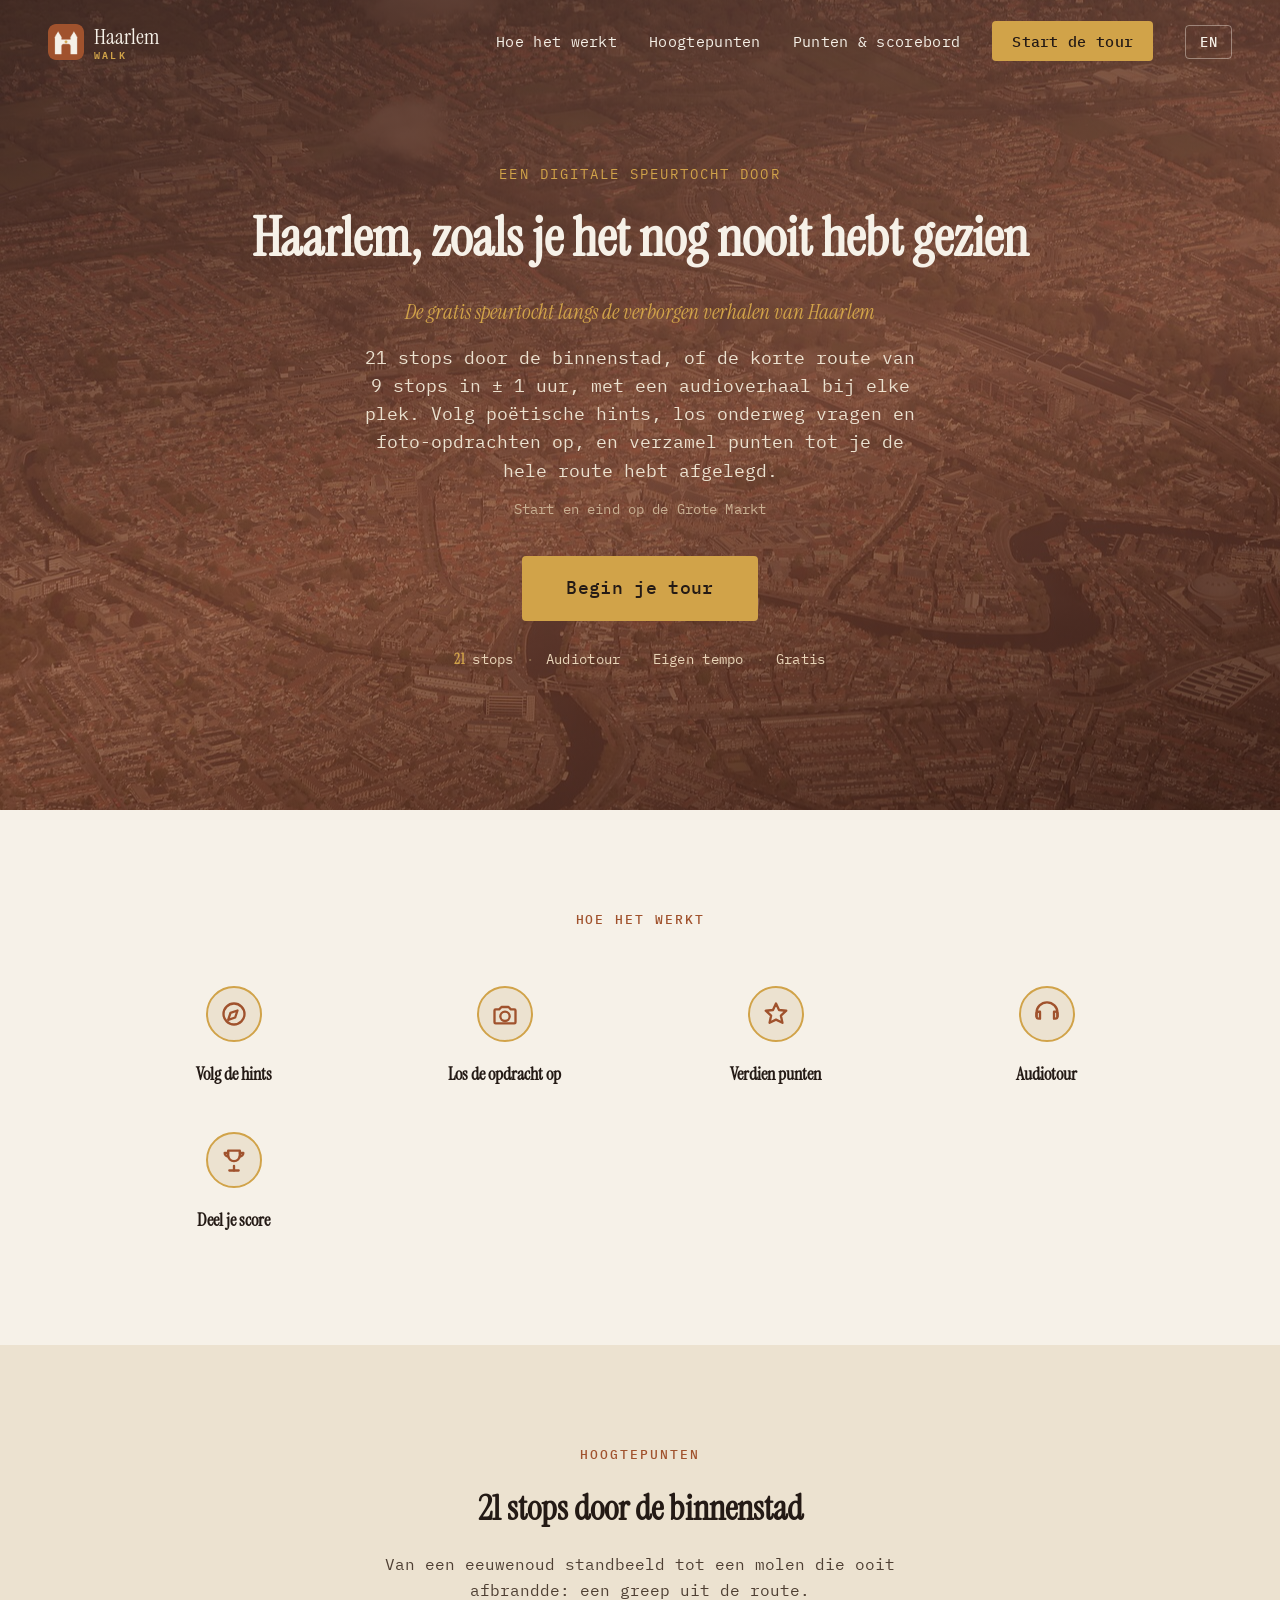
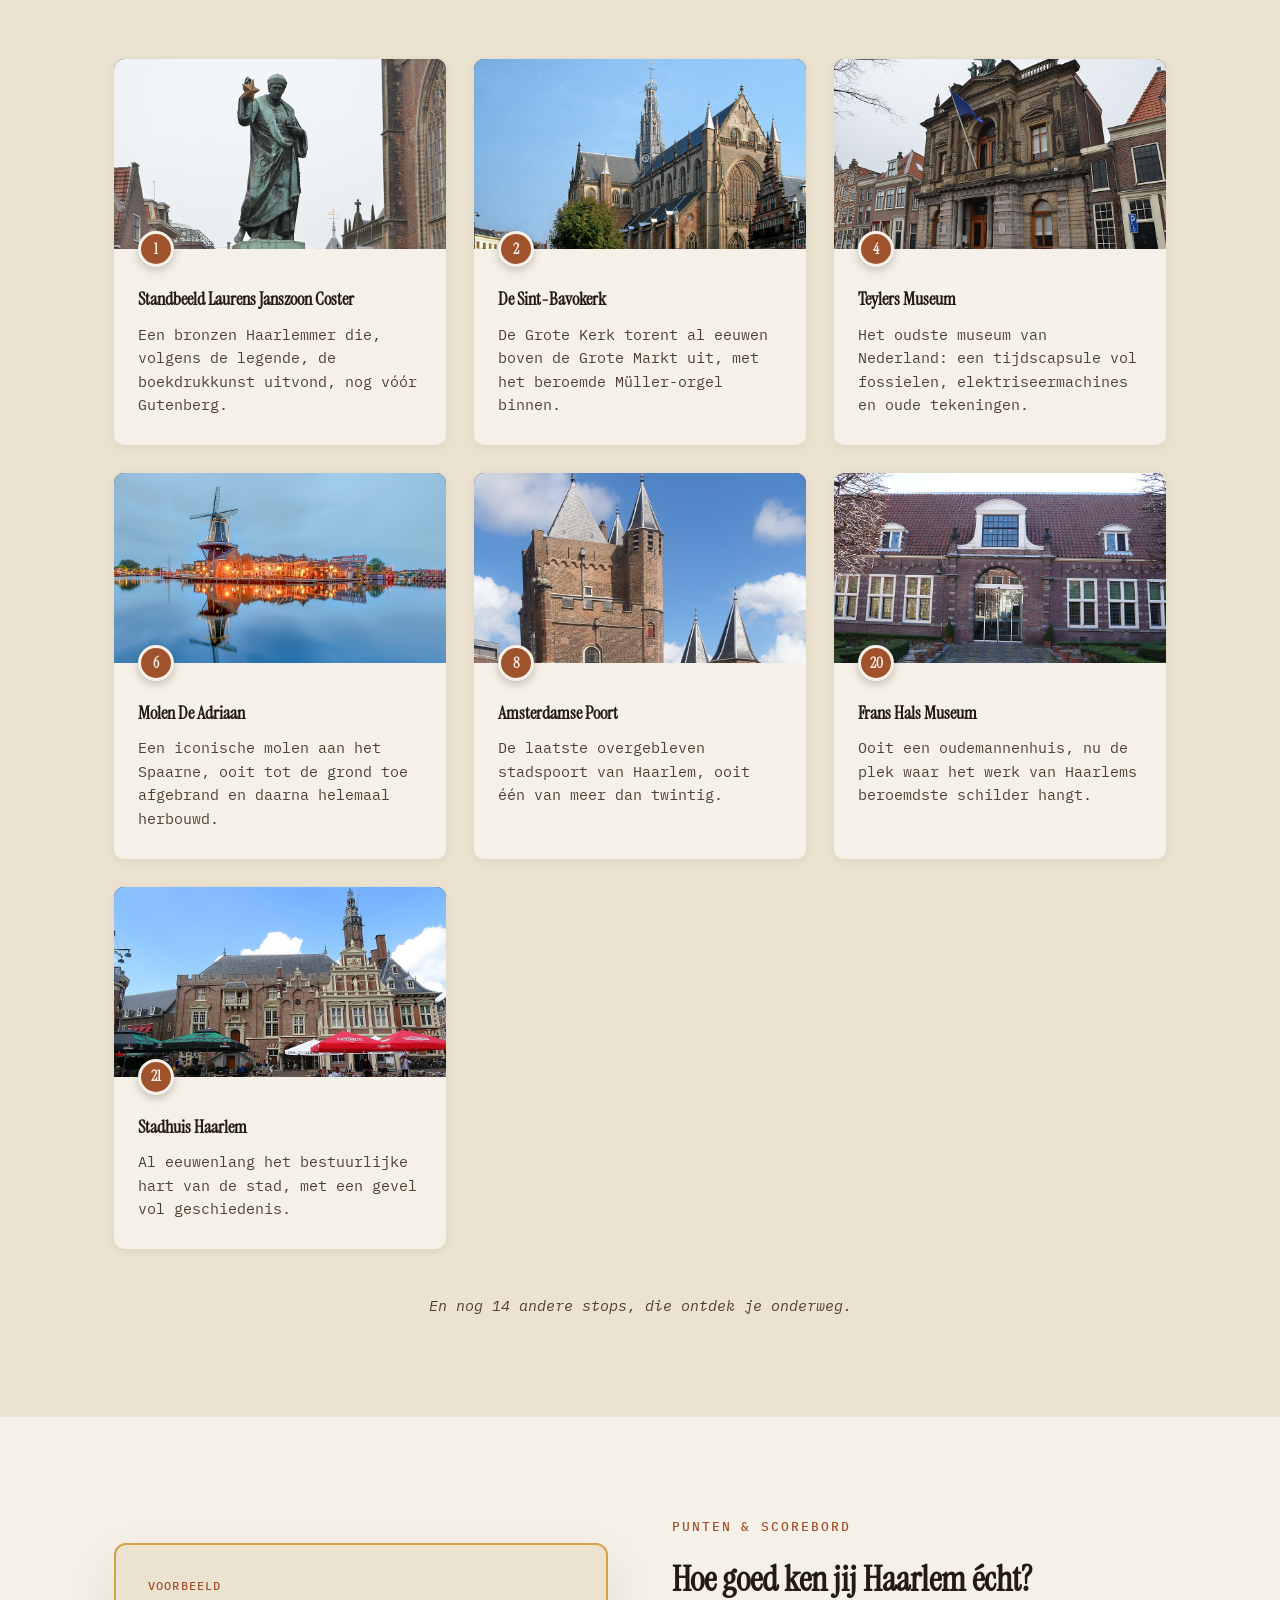
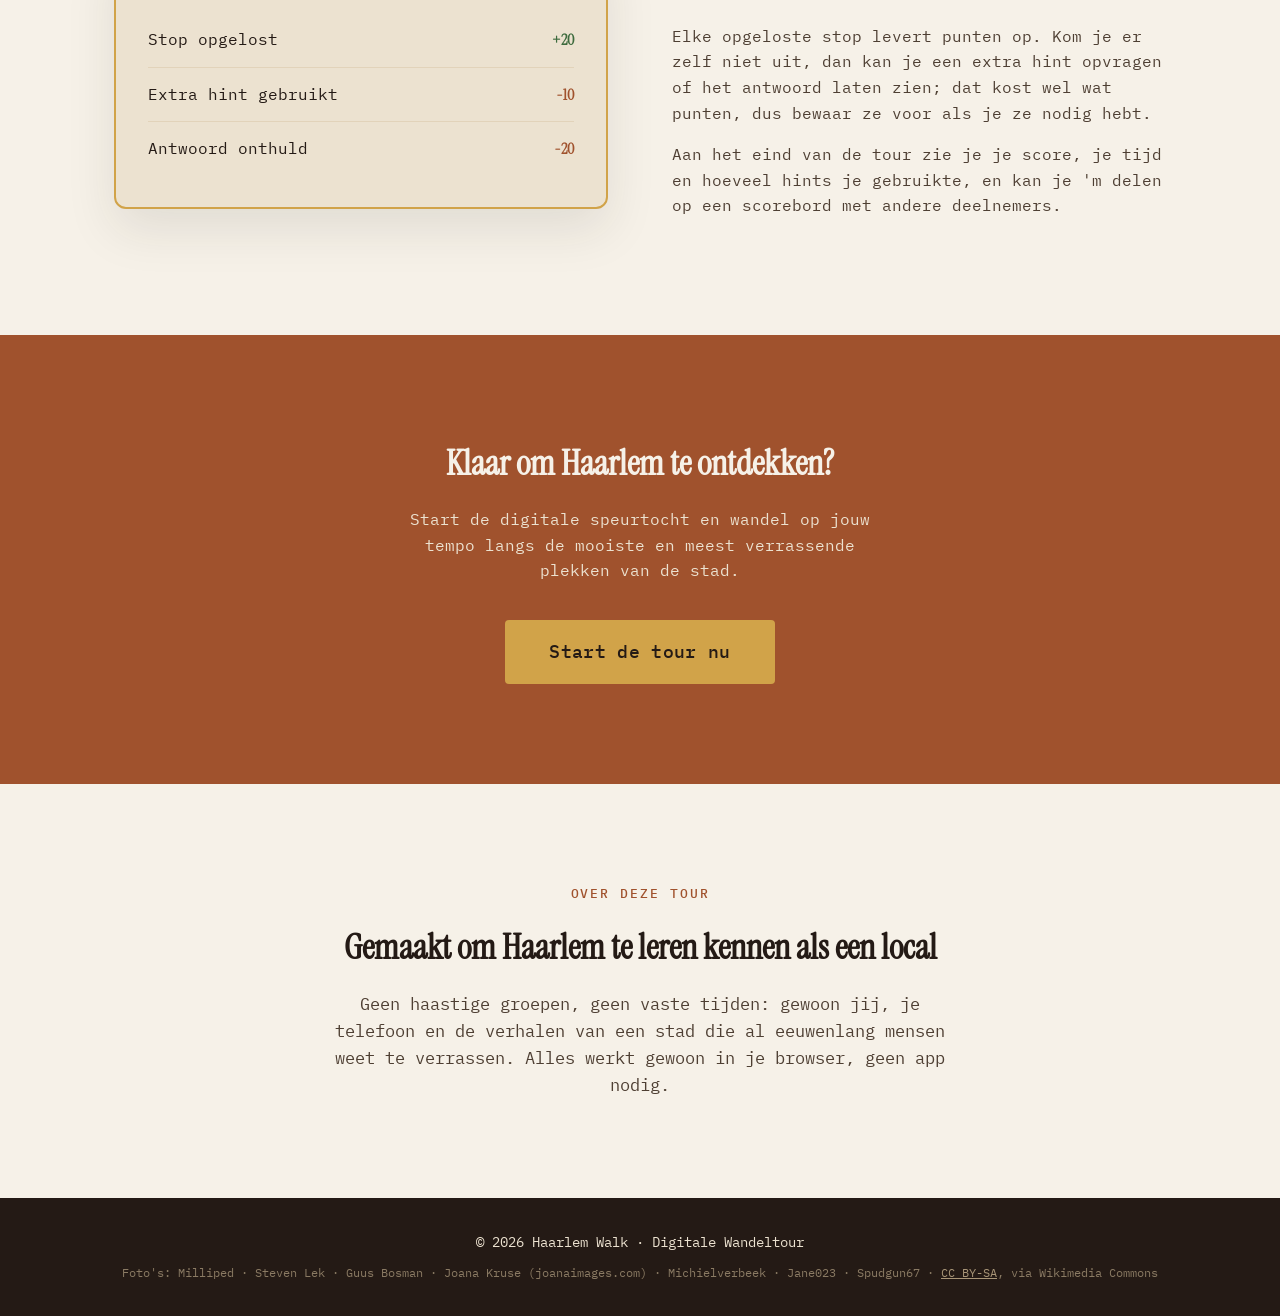
==== index.html @ e8409ff7 "Homepage: simpelere start/eind-tekst ("Start en eind op de Grote Markt")" ====
<!DOCTYPE html>
<html lang="nl">
<head>
<meta charset="UTF-8">
<meta name="viewport" content="width=device-width, initial-scale=1.0">
<title>Haarlem Walk · Digitale Wandeltour</title>
<meta name="description" content="De gratis speurtocht langs de verborgen verhalen van Haarlem.">
<meta name="theme-color" content="#a0522d">
<link rel="canonical" href="https://haarlemwalk.nl/">

<!-- Open Graph / social preview -->
<meta property="og:type" content="website">
<meta property="og:title" content="Haarlem Walk · Digitale Wandeltour">
<meta property="og:description" content="De gratis speurtocht langs de verborgen verhalen van Haarlem.">
<meta property="og:image" content="photos/og-image.jpg">
<meta property="og:url" content="https://haarlemwalk.nl/">
<meta property="og:locale" content="nl_NL">
<meta name="twitter:card" content="summary_large_image">
<meta name="twitter:title" content="Haarlem Walk · Digitale Wandeltour">
<meta name="twitter:description" content="De gratis speurtocht langs de verborgen verhalen van Haarlem.">
<meta name="twitter:image" content="photos/og-image.jpg">

<!-- Icons / PWA -->
<link rel="icon" href="favicon.ico" sizes="any">
<link rel="apple-touch-icon" href="apple-touch-icon.png">
<link rel="manifest" href="manifest.json">

<!-- Analytics (Umami — privacyvriendelijk, geen cookiebanner nodig) -->
<script defer src="https://cloud.umami.is/script.js" data-website-id="fadc39ba-d7ef-467a-b2f1-259b749d3144"></script>

<link rel="stylesheet" href="style.css?v=9">
<link rel="preconnect" href="https://fonts.googleapis.com">
<link href="https://fonts.googleapis.com/css2?family=Instrument+Serif:ital@0;1&family=IBM+Plex+Mono:wght@400;500;600&display=swap" rel="stylesheet">
<script src="i18n.js?v=9"></script>
</head>
<body>

<header class="hero">
  <nav class="navbar">
    <div class="logo">
      <img src="icon-192.png" alt="" class="logo-mark" width="36" height="36">
      <span class="logo-text"><span class="logo-name">Haarlem</span><span class="logo-tagline">Walk</span></span>
    </div>
    <ul class="nav-links">
      <li><a href="#hoe-het-werkt" data-i18n="navHoeHetWerkt">Hoe het werkt</a></li>
      <li><a href="#stops" data-i18n="navHoogtepunten">Hoogtepunten</a></li>
      <li><a href="#punten" data-i18n="navPuntenScorebord">Punten &amp; scorebord</a></li>
      <li><a href="tour.html" class="nav-cta" data-i18n="navStartTour">Start de tour</a></li>
      <li class="nav-lang-item"><button class="lang-toggle" id="btnLangToggle">EN</button></li>
    </ul>
  </nav>

  <div class="hero-content">
    <span class="hero-label" data-i18n="heroLabel">Een digitale speurtocht door</span>
    <h1 data-i18n="heroTitle">Haarlem, zoals je het nog nooit hebt gezien</h1>
    <p class="hero-tagline" data-i18n="heroTagline">De gratis speurtocht langs de verborgen verhalen van Haarlem</p>
    <p class="hero-sub" data-i18n="heroSub">21 stops door de binnenstad, of de korte route van 9 stops in ± 1 uur, met een audioverhaal bij elke plek. Volg poëtische hints, los onderweg vragen en foto-opdrachten op, en verzamel punten tot je de hele route hebt afgelegd.</p>
    <p class="hero-start-end" data-i18n="heroStartEnd">Start en eind op de Grote Markt</p>
    <a href="tour.html" class="btn-primary large" data-i18n="heroBegin">Begin je tour</a>
    <div class="hero-meta">
      <span><strong>21</strong> <span data-i18n="heroMetaStops">stops</span></span>
      <span class="hero-meta-divider">·</span>
      <span data-i18n="heroMetaAudio">Audiotour</span>
      <span class="hero-meta-divider">·</span>
      <span data-i18n="heroMetaTempo">Eigen tempo</span>
      <span class="hero-meta-divider">·</span>
      <span data-i18n="heroMetaGratis">Gratis</span>
    </div>
  </div>
</header>

<main>

  <section id="hoe-het-werkt" class="section tour-intro">
    <div class="container">
      <span class="eyebrow" data-i18n="eyebrowHoeHetWerkt">Hoe het werkt</span>

      <div class="steps">
        <div class="step">
          <div class="step-icon"><svg viewBox="0 0 24 24" fill="none" stroke="currentColor" stroke-width="2" stroke-linecap="round" stroke-linejoin="round"><circle cx="12" cy="12" r="9"/><path d="M15 9l-2 6-6 2 2-6z"/></svg></div>
          <h3 data-i18n="step1Title">Volg de hints</h3>
        </div>
        <div class="step">
          <div class="step-icon"><svg viewBox="0 0 24 24" fill="none" stroke="currentColor" stroke-width="2" stroke-linecap="round" stroke-linejoin="round"><path d="M4 8h3l2-2h6l2 2h3a1 1 0 0 1 1 1v10a1 1 0 0 1-1 1H4a1 1 0 0 1-1-1V9a1 1 0 0 1 1-1z"/><circle cx="12" cy="14" r="4"/></svg></div>
          <h3 data-i18n="step2Title">Los de opdracht op</h3>
        </div>
        <div class="step">
          <div class="step-icon"><svg viewBox="0 0 24 24" fill="none" stroke="currentColor" stroke-width="2" stroke-linecap="round" stroke-linejoin="round"><path d="M12 3l2.6 5.6 6.2.6-4.6 4.2 1.3 6.1L12 16.8 6.5 19.5l1.3-6.1L3.2 9.2l6.2-.6z"/></svg></div>
          <h3 data-i18n="step3Title">Verdien punten</h3>
        </div>
        <div class="step">
          <div class="step-icon"><svg viewBox="0 0 24 24" fill="none" stroke="currentColor" stroke-width="2" stroke-linecap="round" stroke-linejoin="round"><path d="M3 14v-3a9 9 0 0 1 18 0v3"/><path d="M21 14a2 2 0 0 1-2 2h-1v-6h1a2 2 0 0 1 2 2v2z"/><path d="M3 14a2 2 0 0 0 2 2h1v-6H5a2 2 0 0 0-2 2v2z"/></svg></div>
          <h3 data-i18n="step4Title">Audiotour</h3>
        </div>
        <div class="step">
          <div class="step-icon"><svg viewBox="0 0 24 24" fill="none" stroke="currentColor" stroke-width="2" stroke-linecap="round" stroke-linejoin="round"><path d="M8 21h8"/><path d="M12 17v4"/><path d="M7 4h10v4a5 5 0 0 1-10 0V4z"/><path d="M7 6H4a3 3 0 0 0 3 3"/><path d="M17 6h3a3 3 0 0 1-3 3"/></svg></div>
          <h3 data-i18n="step5Title">Deel je score</h3>
        </div>
      </div>
    </div>
  </section>

  <section id="stops" class="section stops">
    <div class="container">
      <span class="eyebrow" data-i18n="eyebrowHoogtepunten">Hoogtepunten</span>
      <h2 data-i18n="stopsTitle">21 stops door de binnenstad</h2>
      <p class="section-sub" data-i18n="stopsSub">Van een eeuwenoud standbeeld tot een molen die ooit afbrandde: een greep uit de route.</p>

      <div class="stop-grid">
        <div class="stop-card">
          <div class="stop-photo"><img src="photos/home-coster.jpg" alt="Standbeeld Laurens Janszoon Coster" loading="lazy" style="object-position: center 18%;"></div>
          <div class="stop-card-body">
            <span class="stop-index">1</span>
            <h3>Standbeeld Laurens Janszoon Coster</h3>
            <p data-i18n="card1Text">Een bronzen Haarlemmer die, volgens de legende, de boekdrukkunst uitvond, nog vóór Gutenberg.</p>
          </div>
        </div>
        <div class="stop-card">
          <div class="stop-photo"><img src="photos/home-bavokerk.jpg" alt="De Sint-Bavokerk (Grote Kerk)" loading="lazy" style="object-position: center 20%;"></div>
          <div class="stop-card-body">
            <span class="stop-index">2</span>
            <h3 data-i18n="card2Title">De Sint-Bavokerk</h3>
            <p data-i18n="card2Text">De Grote Kerk torent al eeuwen boven de Grote Markt uit, met het beroemde Müller-orgel binnen.</p>
          </div>
        </div>
        <div class="stop-card">
          <div class="stop-photo"><img src="photos/home-teylers.jpg" alt="Teylers Museum" loading="lazy" style="object-position: center 30%;"></div>
          <div class="stop-card-body">
            <span class="stop-index">4</span>
            <h3>Teylers Museum</h3>
            <p data-i18n="card3Text">Het oudste museum van Nederland: een tijdscapsule vol fossielen, elektriseermachines en oude tekeningen.</p>
          </div>
        </div>
        <div class="stop-card">
          <div class="stop-photo"><img src="photos/home-molen.jpg" alt="Molen De Adriaan" loading="lazy" style="object-position: center 35%;"></div>
          <div class="stop-card-body">
            <span class="stop-index">6</span>
            <h3>Molen De Adriaan</h3>
            <p data-i18n="card4Text">Een iconische molen aan het Spaarne, ooit tot de grond toe afgebrand en daarna helemaal herbouwd.</p>
          </div>
        </div>
        <div class="stop-card">
          <div class="stop-photo"><img src="photos/home-amsterdamsepoort.jpg" alt="Amsterdamse Poort" loading="lazy" style="object-position: center 40%;"></div>
          <div class="stop-card-body">
            <span class="stop-index">8</span>
            <h3>Amsterdamse Poort</h3>
            <p data-i18n="card5Text">De laatste overgebleven stadspoort van Haarlem, ooit één van meer dan twintig.</p>
          </div>
        </div>
        <div class="stop-card">
          <div class="stop-photo"><img src="photos/home-franshals.jpg" alt="Frans Hals Museum" loading="lazy"></div>
          <div class="stop-card-body">
            <span class="stop-index">20</span>
            <h3>Frans Hals Museum</h3>
            <p data-i18n="card6Text">Ooit een oudemannenhuis, nu de plek waar het werk van Haarlems beroemdste schilder hangt.</p>
          </div>
        </div>
        <div class="stop-card">
          <div class="stop-photo"><img src="photos/home-stadhuis.jpg" alt="Stadhuis Haarlem" loading="lazy" style="object-position: center 25%;"></div>
          <div class="stop-card-body">
            <span class="stop-index">21</span>
            <h3>Stadhuis Haarlem</h3>
            <p data-i18n="card7Text">Al eeuwenlang het bestuurlijke hart van de stad, met een gevel vol geschiedenis.</p>
          </div>
        </div>
      </div>

      <p class="stop-grid-note" data-i18n="stopGridNote">En nog 14 andere stops, die ontdek je onderweg.</p>
    </div>
  </section>

  <section id="punten" class="section points-section">
    <div class="container points-container">
      <div class="points-visual">
        <div class="points-visual-card">
          <span class="hint-label-demo" data-i18n="pointsVisualLabel">Voorbeeld</span>
          <div class="points-visual-row">
            <span data-i18n="pvRow1">Stop opgelost</span>
            <span class="points-plus">+20</span>
          </div>
          <div class="points-visual-row">
            <span data-i18n="pvRow2">Extra hint gebruikt</span>
            <span class="points-minus">-10</span>
          </div>
          <div class="points-visual-row">
            <span data-i18n="pvRow3">Antwoord onthuld</span>
            <span class="points-minus">-20</span>
          </div>
        </div>
      </div>
      <div class="points-text">
        <span class="eyebrow" data-i18n="eyebrowPunten">Punten &amp; scorebord</span>
        <h2 data-i18n="pointsTitle">Hoe goed ken jij Haarlem écht?</h2>
        <p data-i18n="pointsText1">Elke opgeloste stop levert punten op. Kom je er zelf niet uit, dan kan je een extra hint opvragen of het antwoord laten zien; dat kost wel wat punten, dus bewaar ze voor als je ze nodig hebt.</p>
        <p data-i18n="pointsText2">Aan het eind van de tour zie je je score, je tijd en hoeveel hints je gebruikte, en kan je 'm delen op een scorebord met andere deelnemers.</p>
      </div>
    </div>
  </section>

  <section id="start" class="section cta-section">
    <div class="container cta-box">
      <h2 data-i18n="ctaTitle">Klaar om Haarlem te ontdekken?</h2>
      <p data-i18n="ctaText">Start de digitale speurtocht en wandel op jouw tempo langs de mooiste en meest verrassende plekken van de stad.</p>
      <a href="tour.html" class="btn-primary large" data-i18n="ctaButton">Start de tour nu</a>
    </div>
  </section>

  <section id="over" class="section about">
    <div class="container">
      <span class="eyebrow" data-i18n="eyebrowOver">Over deze tour</span>
      <h2 data-i18n="aboutTitle">Gemaakt om Haarlem te leren kennen als een local</h2>
      <p data-i18n="aboutText">Geen haastige groepen, geen vaste tijden: gewoon jij, je telefoon en de verhalen van een stad die al eeuwenlang mensen weet te verrassen. Alles werkt gewoon in je browser, geen app nodig.</p>
    </div>
  </section>

</main>

<div class="install-banner hidden" id="installBanner">
  <div class="install-banner-text">
    <strong data-i18n="installTitle">Installeer Haarlem Walk</strong>
    <span data-i18n="installText">Zet de tour op je beginscherm voor snelle toegang, ook zonder browser.</span>
  </div>
  <div class="install-banner-actions">
    <button class="btn-primary" id="btnInstallApp" data-i18n="installButton">Installeren</button>
    <button class="install-dismiss" id="btnDismissInstall" data-i18n-aria-label="sluitenAria" aria-label="Sluiten">✕</button>
  </div>
</div>

<!-- iOS heeft geen automatische installatie-popup (Apple staat dat niet toe) —
     deze banner legt de handmatige stappen uit i.p.v. een knop die niks doet. -->
<div class="install-banner hidden" id="iosInstallBanner">
  <div class="install-banner-text">
    <strong data-i18n="installTitle">Installeer Haarlem Walk</strong>
    <span>
      <span data-i18n="iosInstallBefore">Tik onderin op</span>
      <svg class="ios-share-icon" viewBox="0 0 24 24" fill="none" stroke="currentColor" stroke-width="2" stroke-linecap="round" stroke-linejoin="round" aria-hidden="true"><path d="M12 16V4"/><path d="M7 8l5-5 5 5"/><rect x="4" y="12" width="16" height="8" rx="2"/></svg>
      <span data-i18n="iosInstallAfter">en dan op</span> <strong data-i18n="iosInstallStep">"Zet op beginscherm"</strong>.
    </span>
  </div>
  <div class="install-banner-actions">
    <button class="install-dismiss" id="btnDismissIosInstall" data-i18n-aria-label="sluitenAria" aria-label="Sluiten">✕</button>
  </div>
</div>

<footer class="footer">
  <div class="container">
    <p data-i18n="footerCopyright">&copy; 2026 Haarlem Walk · Digitale Wandeltour</p>
    <p class="photo-credits">
      Foto's: Milliped ·
      Steven Lek ·
      Guus Bosman ·
      Joana Kruse (joanaimages.com) ·
      Michielverbeek ·
      Jane023 ·
      Spudgun67 ·
      <a href="https://creativecommons.org/licenses/by-sa/4.0/" target="_blank" rel="noopener">CC BY-SA</a>, via Wikimedia Commons
    </p>
  </div>
</footer>

<script>
if ("serviceWorker" in navigator) {
  window.addEventListener("load", () => {
    navigator.serviceWorker.register("sw.js").catch(() => {});
  });
}

(function () {
  const banner = document.getElementById("installBanner");
  const btnInstall = document.getElementById("btnInstallApp");
  const btnDismiss = document.getElementById("btnDismissInstall");
  let deferredPrompt = null;

  function isStandalone() {
    return window.matchMedia("(display-mode: standalone)").matches || window.navigator.standalone === true;
  }

  window.addEventListener("beforeinstallprompt", (event) => {
    event.preventDefault();
    if (isStandalone()) return;
    let dismissed = false;
    try { dismissed = localStorage.getItem("installBannerDismissed") === "1"; } catch (err) {}
    if (dismissed) return;
    deferredPrompt = event;
    banner.classList.remove("hidden");
  });

  btnInstall.addEventListener("click", async () => {
    if (!deferredPrompt) return;
    banner.classList.add("hidden");
    deferredPrompt.prompt();
    await deferredPrompt.userChoice;
    deferredPrompt = null;
  });

  btnDismiss.addEventListener("click", () => {
    banner.classList.add("hidden");
    try { localStorage.setItem("installBannerDismissed", "1"); } catch (err) {}
  });

  window.addEventListener("appinstalled", () => {
    banner.classList.add("hidden");
    deferredPrompt = null;
  });
})();

// iOS: geen beforeinstallprompt-event beschikbaar (Apple-beperking), dus tonen
// we hier zelf een banner met de handmatige "Zet op beginscherm"-stappen.
(function () {
  const iosBanner = document.getElementById("iosInstallBanner");
  const btnDismissIos = document.getElementById("btnDismissIosInstall");

  function isStandalone() {
    return window.matchMedia("(display-mode: standalone)").matches || window.navigator.standalone === true;
  }

  function isIOS() {
    return /iPad|iPhone|iPod/.test(navigator.userAgent) ||
      (navigator.platform === "MacIntel" && navigator.maxTouchPoints > 1);
  }

  function isSafari() {
    const ua = navigator.userAgent;
    return /Safari/.test(ua) && !/CriOS|FxiOS|EdgiOS|OPiOS/.test(ua);
  }

  if (!isIOS() || !isSafari() || isStandalone()) return;

  let dismissed = false;
  try { dismissed = localStorage.getItem("iosInstallBannerDismissed") === "1"; } catch (err) {}
  if (dismissed) return;

  iosBanner.classList.remove("hidden");

  btnDismissIos.addEventListener("click", () => {
    iosBanner.classList.add("hidden");
    try { localStorage.setItem("iosInstallBannerDismissed", "1"); } catch (err) {}
  });
})();
</script>

</body>
</html>
---- style.css ----
* { margin: 0; padding: 0; box-sizing: border-box; }

:root {
  /* Haarlem Walk — huisstijl v1.0 (sept. 2026) */
  --brick: #a0522d;   /* Sienna — beeldmerk, knoppen, accenten */
  --brick-dark: #7a3a1f;
  --cream: #f6f1e8;   /* Crème — standaard achtergrond */
  --cream-dark: #ece2d0;
  --ink: #241a15;     /* Inkt — tekst, donkere vlakken */
  --ink-soft: #4e3f33;
  --gold: #d1a349;    /* Goud — sluitsteen, gevonden clues, op donker */
}

body {
  font-family: 'IBM Plex Mono', monospace;
  color: var(--ink);
  background: var(--cream);
  line-height: 1.6;
}

h1, h2, h3, .logo {
  font-family: 'Instrument Serif', serif;
}

.container {
  max-width: 1100px;
  margin: 0 auto;
  padding: 0 24px;
}

/* Navbar */
.navbar {
  display: flex;
  justify-content: space-between;
  align-items: center;
  padding: 24px 48px;
  position: relative;
  z-index: 10;
}

.logo {
  display: flex;
  align-items: center;
  gap: 10px;
}

.logo-mark {
  display: block;
  border-radius: 22%;
}

.logo-text {
  display: flex;
  flex-direction: column;
  line-height: 1.05;
}

.logo-name {
  font-family: 'Instrument Serif', serif;
  font-size: 1.4rem;
  color: var(--cream);
}

.logo-tagline {
  font-family: 'IBM Plex Mono', monospace;
  font-size: 0.62rem;
  font-weight: 600;
  letter-spacing: 0.22em;
  text-transform: uppercase;
  color: var(--gold);
}

.nav-links {
  display: flex;
  list-style: none;
  gap: 32px;
  align-items: center;
}

.nav-links a {
  color: var(--cream);
  text-decoration: none;
  font-size: 0.95rem;
  letter-spacing: 0.02em;
  transition: opacity 0.2s;
}

.nav-links a:hover { opacity: 0.75; }

.nav-cta {
  background: var(--gold);
  padding: 10px 20px;
  border-radius: 4px;
  color: var(--ink) !important;
  font-weight: 500;
}

.lang-toggle {
  background: transparent;
  border: 1px solid rgba(250, 243, 232, 0.4);
  color: var(--cream);
  padding: 7px 14px;
  border-radius: 4px;
  font-family: 'IBM Plex Mono', monospace;
  font-size: 0.85rem;
  font-weight: 500;
  letter-spacing: 0.03em;
  cursor: pointer;
  transition: border-color 0.2s, background 0.2s;
}

.lang-toggle:hover {
  border-color: var(--gold);
  background: rgba(250, 243, 232, 0.08);
}

/* Hero */
.hero {
  background:
    linear-gradient(160deg, rgba(58, 26, 15, 0.82) 0%, rgba(122, 58, 31, 0.72) 55%, rgba(58, 26, 15, 0.85) 100%),
    url('photos/hero-drone-haarlem.jpg');
  background-size: cover;
  background-position: center;
  min-height: 90vh;
  display: flex;
  flex-direction: column;
}

.hero-content {
  flex: 1;
  display: flex;
  flex-direction: column;
  justify-content: center;
  align-items: center;
  text-align: center;
  padding: 40px 24px 100px;
  color: var(--cream);
}

.hero-label {
  text-transform: uppercase;
  letter-spacing: 0.15em;
  font-size: 0.85rem;
  color: var(--gold);
  margin-bottom: 20px;
}

.hero-content h1 {
  font-size: 3.4rem;
  font-weight: 700;
  line-height: 1.2;
  max-width: 780px;
  margin-bottom: 24px;
}

.hero-tagline {
  font-family: 'Instrument Serif', serif;
  font-style: italic;
  font-size: 1.3rem;
  color: var(--gold);
  max-width: 560px;
  margin-bottom: 16px;
}

.hero-sub {
  font-size: 1.1rem;
  max-width: 560px;
  color: #ece2d0;
  margin-bottom: 14px;
}

.hero-start-end {
  font-size: 0.85rem;
  max-width: 560px;
  color: #c9b093;
  letter-spacing: 0.01em;
  margin-bottom: 36px;
}

.btn-primary {
  display: inline-block;
  background: var(--gold);
  color: var(--ink);
  text-decoration: none;
  padding: 16px 36px;
  border-radius: 4px;
  font-weight: 500;
  font-size: 1rem;
  letter-spacing: 0.02em;
  transition: transform 0.2s, background 0.2s;
}

.btn-primary:hover {
  background: #e5b95f;
  transform: translateY(-2px);
}

.btn-primary.large {
  font-size: 1.1rem;
  padding: 18px 44px;
}

/* Hero — extra */
.hero-meta {
  display: flex;
  align-items: center;
  gap: 12px;
  margin-top: 28px;
  font-size: 0.85rem;
  color: #e8d4b8;
  letter-spacing: 0.02em;
}

.hero-meta strong {
  color: var(--gold);
  font-family: 'Instrument Serif', serif;
}

.hero-meta-divider {
  color: #8a6a4e;
}

/* Sections */
.section {
  padding: 100px 0;
}

.eyebrow {
  display: block;
  text-align: center;
  text-transform: uppercase;
  letter-spacing: 0.15em;
  font-size: 0.8rem;
  color: var(--brick);
  font-weight: 500;
  margin-bottom: 14px;
}

.section h2 {
  font-size: 2.2rem;
  margin-bottom: 16px;
  text-align: center;
}

.section-sub {
  text-align: center;
  color: var(--ink-soft);
  max-width: 520px;
  margin: 0 auto 56px;
}

/* Hoe het werkt */
.tour-intro { background: var(--cream); }

.steps {
  display: grid;
  grid-template-columns: repeat(4, 1fr);
  gap: 32px;
  margin-top: 56px;
}

.step {
  text-align: center;
  padding: 0 12px;
}

.step-icon {
  width: 56px;
  height: 56px;
  margin: 0 auto 18px;
  display: flex;
  align-items: center;
  justify-content: center;
  border-radius: 50%;
  background: var(--cream-dark);
  border: 2px solid var(--gold);
  color: var(--brick);
}

.step-icon svg {
  width: 28px;
  height: 28px;
}

.step h3 {
  font-size: 1.15rem;
  margin-bottom: 10px;
}

.step p {
  color: var(--ink-soft);
  font-size: 0.92rem;
}

/* Hoogtepunten */
.stops { background: var(--cream-dark); }

.stop-grid {
  display: grid;
  grid-template-columns: repeat(3, 1fr);
  gap: 28px;
}

.stop-card {
  background: var(--cream);
  border-radius: 10px;
  overflow: hidden;
  position: relative;
  box-shadow: 0 2px 10px rgba(43, 36, 28, 0.08);
  transition: transform 0.2s, box-shadow 0.2s;
}

.stop-card:hover {
  transform: translateY(-4px);
  box-shadow: 0 14px 28px rgba(122, 58, 31, 0.16);
}

.stop-photo {
  width: 100%;
  height: 190px;
  background: var(--ink);
}

.stop-photo img {
  width: 100%;
  height: 100%;
  object-fit: cover;
  display: block;
}

.stop-card-body {
  padding: 24px 24px 28px;
  position: relative;
}

.stop-index {
  display: inline-flex;
  align-items: center;
  justify-content: center;
  width: 36px;
  height: 36px;
  background: var(--brick);
  color: var(--cream);
  border-radius: 50%;
  font-family: 'Instrument Serif', serif;
  font-weight: 700;
  font-size: 0.95rem;
  position: absolute;
  top: -18px;
  left: 24px;
  border: 3px solid var(--cream);
  box-shadow: 0 3px 8px rgba(43, 36, 28, 0.25);
}

.stop-card-body h3 {
  font-size: 1.15rem;
  margin: 12px 0 8px;
}

.stop-card-body p {
  color: var(--ink-soft);
  font-size: 0.92rem;
}

.stop-grid-note {
  text-align: center;
  color: var(--ink-soft);
  font-style: italic;
  margin-top: 44px;
  font-size: 0.95rem;
}

/* Punten & scorebord */
.points-section { background: var(--cream); }

.points-container {
  display: grid;
  grid-template-columns: 1fr 1fr;
  gap: 64px;
  align-items: center;
}

.points-text .eyebrow,
.points-text h2 {
  text-align: left;
}

.points-text p {
  color: var(--ink-soft);
  margin-bottom: 16px;
  font-size: 1rem;
}

.points-visual-card {
  background: var(--cream-dark);
  border: 2px solid var(--gold);
  border-radius: 12px;
  padding: 32px;
  box-shadow: 0 20px 50px rgba(43, 36, 28, 0.1);
}

.hint-label-demo {
  display: block;
  text-transform: uppercase;
  letter-spacing: 0.1em;
  font-size: 0.72rem;
  color: var(--brick);
  font-weight: 500;
  margin-bottom: 18px;
}

.points-visual-row {
  display: flex;
  justify-content: space-between;
  align-items: center;
  padding: 14px 0;
  border-bottom: 1px solid #e2d3ba;
  font-size: 0.98rem;
}

.points-visual-row:last-child {
  border-bottom: none;
}

.points-plus {
  font-family: 'Instrument Serif', serif;
  font-weight: 700;
  color: #3d6b3d;
}

.points-minus {
  font-family: 'Instrument Serif', serif;
  font-weight: 700;
  color: var(--brick);
}

/* CTA */
.cta-section { background: var(--brick); }

.cta-box {
  text-align: center;
  color: var(--cream);
}

.cta-box h2 { color: var(--cream); }

.cta-box p {
  max-width: 480px;
  margin: 0 auto 36px;
  color: #ece2d0;
}

/* About */
.about {
  background: var(--cream);
  text-align: center;
}

.about .eyebrow { margin-bottom: 14px; }

.about p {
  max-width: 640px;
  margin: 0 auto;
  color: var(--ink-soft);
  font-size: 1.05rem;
}

/* Footer */
.footer {
  background: var(--ink);
  color: var(--cream-dark);
  padding: 32px 0;
  text-align: center;
  font-size: 0.9rem;
}

.photo-credits {
  margin-top: 10px;
  font-size: 0.75rem;
  color: #8a7a63;
  line-height: 1.7;
}

.photo-credits a {
  color: #a89577;
}

/* Installatiebanner (PWA) */
.install-banner {
  position: fixed;
  left: 16px;
  right: 16px;
  bottom: 16px;
  z-index: 200;
  background: var(--ink);
  color: var(--cream);
  border-radius: 10px;
  padding: 16px 18px;
  display: flex;
  align-items: center;
  gap: 16px;
  box-shadow: 0 12px 32px rgba(0, 0, 0, 0.28);
  max-width: 560px;
  margin: 0 auto;
  animation: install-banner-in 0.35s ease;
}

.install-banner.hidden { display: none; }

@keyframes install-banner-in {
  from { transform: translateY(24px); opacity: 0; }
  to { transform: translateY(0); opacity: 1; }
}

.install-banner-text {
  flex: 1;
  display: flex;
  flex-direction: column;
  gap: 2px;
}

.install-banner-text strong {
  font-family: 'Instrument Serif', serif;
  font-size: 1rem;
}

.install-banner-text span {
  font-size: 0.82rem;
  color: #d8c7ac;
}

.install-banner-actions {
  display: flex;
  align-items: center;
  gap: 10px;
  flex-shrink: 0;
}

.install-banner-actions .btn-primary {
  padding: 10px 18px;
  font-size: 0.9rem;
}

.install-dismiss {
  background: transparent;
  border: none;
  color: #b8a689;
  font-size: 1.1rem;
  cursor: pointer;
  padding: 4px;
  line-height: 1;
}

.install-dismiss:hover { color: var(--cream); }

.ios-share-icon {
  width: 15px;
  height: 15px;
  vertical-align: -2px;
  margin: 0 2px;
  color: var(--gold);
}

@media (max-width: 560px) {
  .install-banner {
    flex-direction: column;
    align-items: stretch;
    text-align: center;
  }
  .install-banner-actions {
    justify-content: center;
  }
}

/* Responsive */
@media (max-width: 900px) {
  .steps { grid-template-columns: repeat(2, 1fr); gap: 40px 24px; }
  .stop-grid { grid-template-columns: repeat(2, 1fr); }
  .points-container { grid-template-columns: 1fr; gap: 40px; }
  .points-text .eyebrow, .points-text h2, .points-text p { text-align: center; }
}

@media (max-width: 768px) {
  /* De taalschakelaar blijft zichtbaar, ook op mobiel — de rest van de navigatie niet. */
  .nav-links li:not(.nav-lang-item) { display: none; }
  .hero-content h1 { font-size: 2.2rem; }
  .steps { grid-template-columns: 1fr; }
  .stop-grid { grid-template-columns: 1fr; }
  .section { padding: 64px 0; }
}
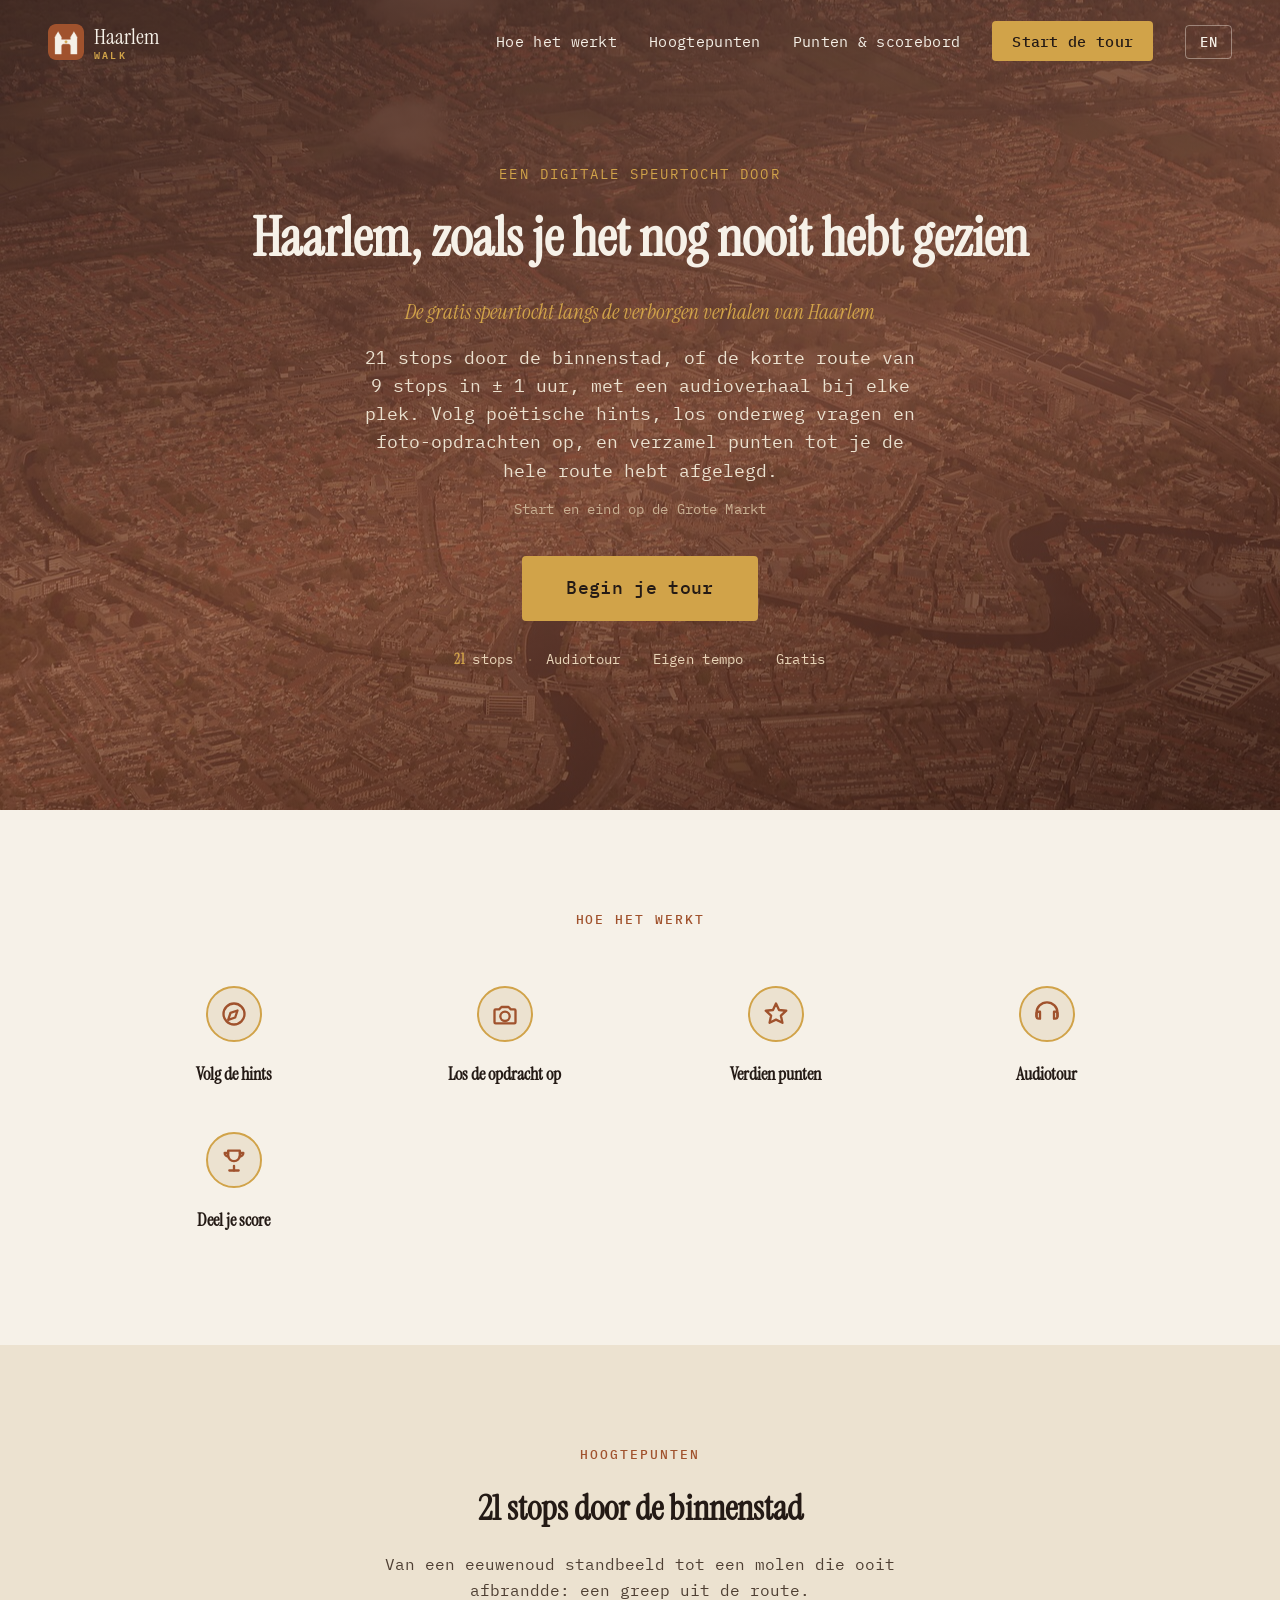
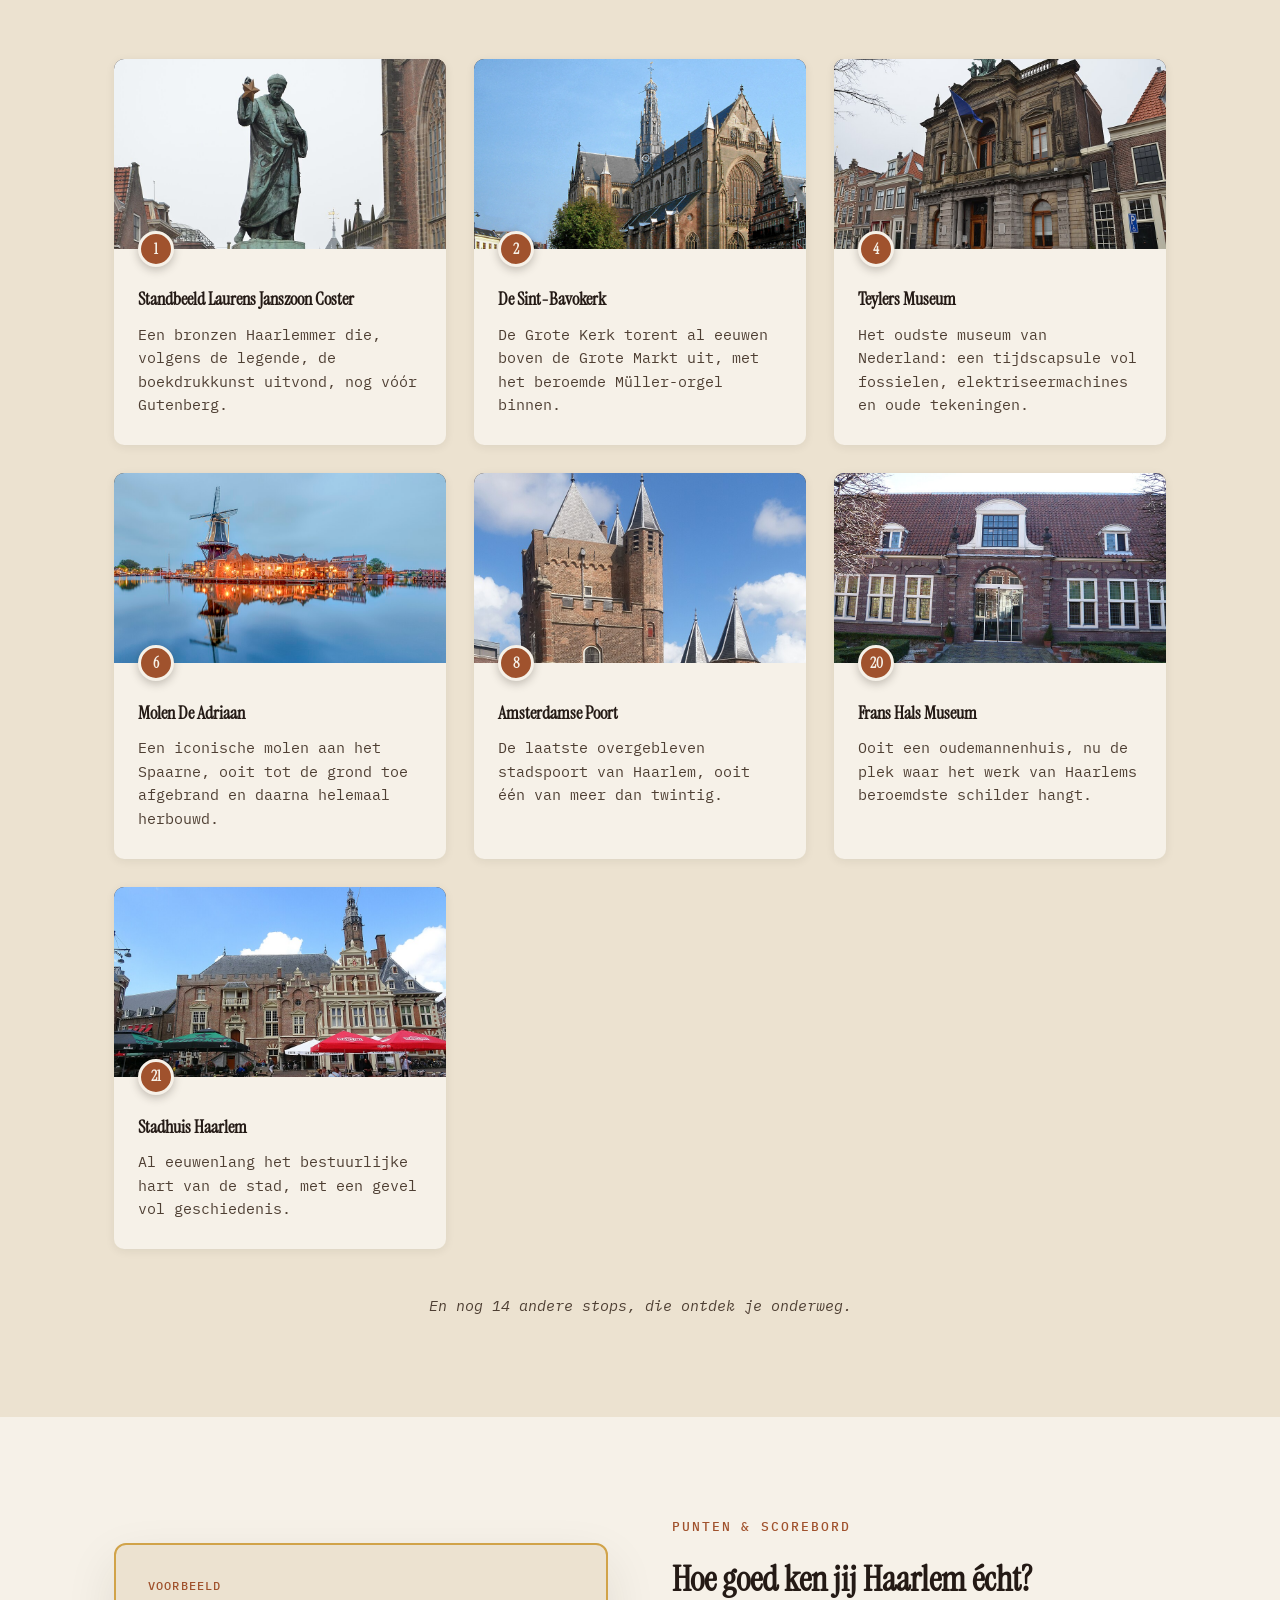
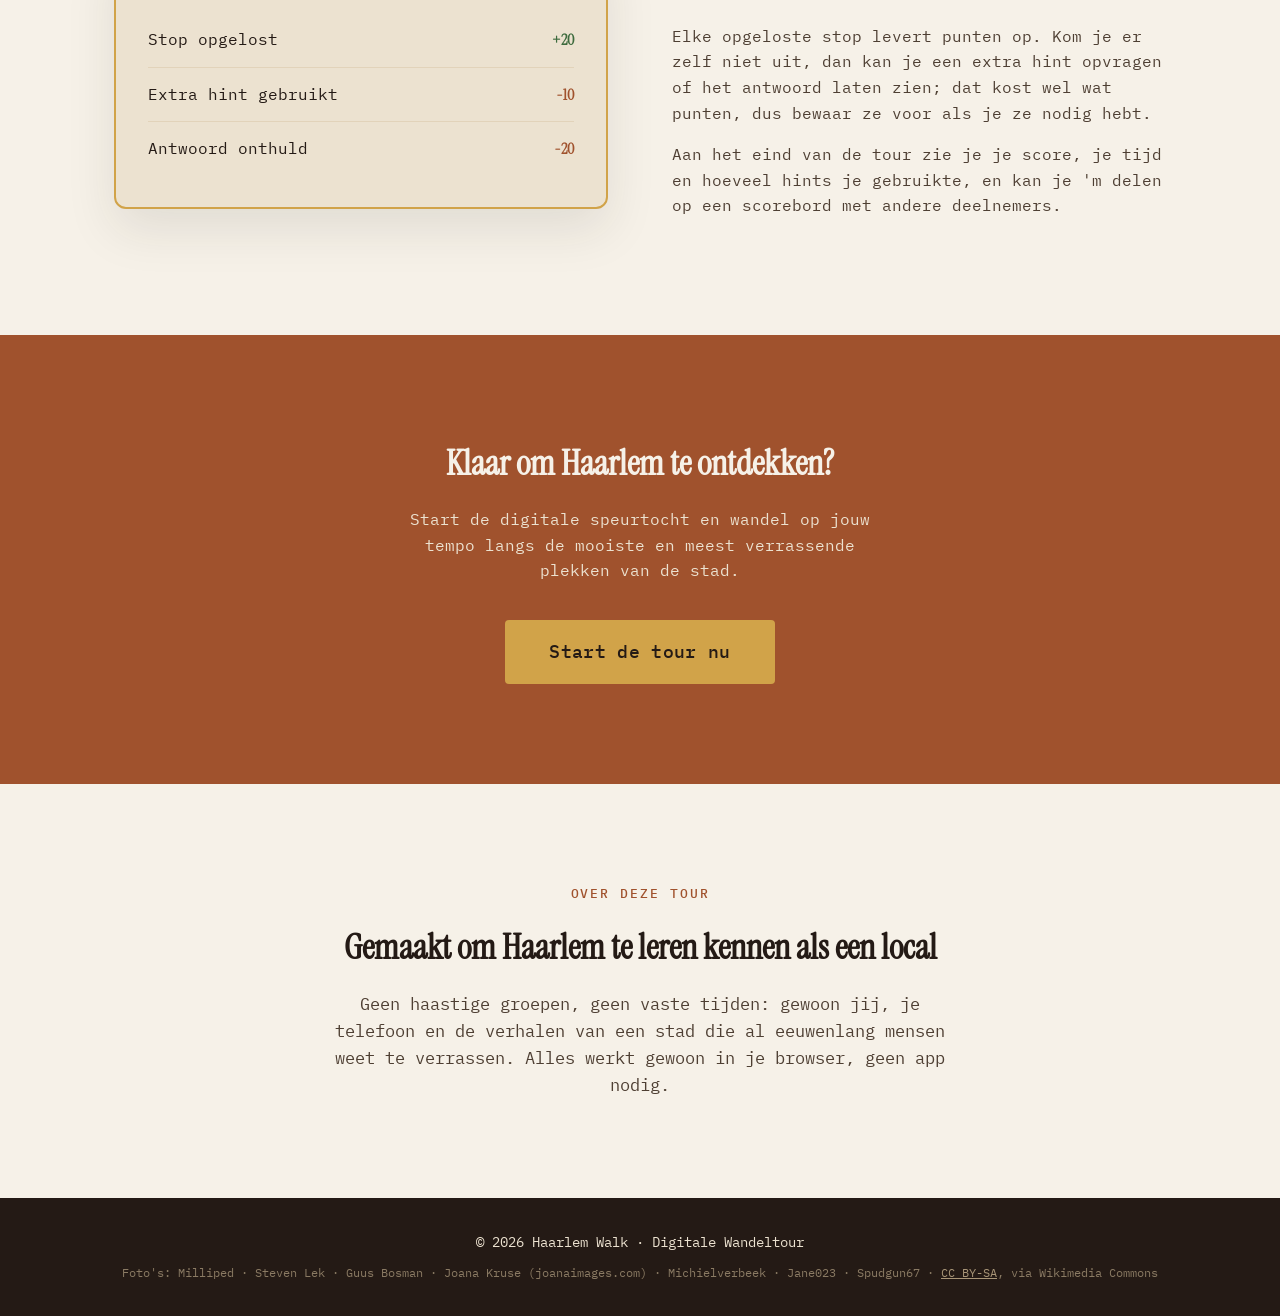
==== commit 20afebaf: "Foto-tip vervangen door één generieke, gedeelde tip voor alle foto-opdrachten i.p.v. per-stop tips d" ====
--- a/index.html
+++ b/index.html
@@ -31,7 +31,7 @@
 <link rel="stylesheet" href="style.css?v=9">
 <link rel="preconnect" href="https://fonts.googleapis.com">
 <link href="https://fonts.googleapis.com/css2?family=Instrument+Serif:ital@0;1&family=IBM+Plex+Mono:wght@400;500;600&display=swap" rel="stylesheet">
-<script src="i18n.js?v=9"></script>
+<script src="i18n.js?v=15"></script>
 </head>
 <body>
 
@@ -111,7 +111,7 @@
           <div class="stop-photo"><img src="photos/home-coster.jpg" alt="Standbeeld Laurens Janszoon Coster" loading="lazy" style="object-position: center 18%;"></div>
           <div class="stop-card-body">
             <span class="stop-index">1</span>
-            <h3>Standbeeld Laurens Janszoon Coster</h3>
+            <h3 data-i18n="card1Title">Standbeeld Laurens Janszoon Coster</h3>
             <p data-i18n="card1Text">Een bronzen Haarlemmer die, volgens de legende, de boekdrukkunst uitvond, nog vóór Gutenberg.</p>
           </div>
         </div>
@@ -135,7 +135,7 @@
           <div class="stop-photo"><img src="photos/home-molen.jpg" alt="Molen De Adriaan" loading="lazy" style="object-position: center 35%;"></div>
           <div class="stop-card-body">
             <span class="stop-index">6</span>
-            <h3>Molen De Adriaan</h3>
+            <h3 data-i18n="card4Title">Molen De Adriaan</h3>
             <p data-i18n="card4Text">Een iconische molen aan het Spaarne, ooit tot de grond toe afgebrand en daarna helemaal herbouwd.</p>
           </div>
         </div>
@@ -143,7 +143,7 @@
           <div class="stop-photo"><img src="photos/home-amsterdamsepoort.jpg" alt="Amsterdamse Poort" loading="lazy" style="object-position: center 40%;"></div>
           <div class="stop-card-body">
             <span class="stop-index">8</span>
-            <h3>Amsterdamse Poort</h3>
+            <h3 data-i18n="card5Title">Amsterdamse Poort</h3>
             <p data-i18n="card5Text">De laatste overgebleven stadspoort van Haarlem, ooit één van meer dan twintig.</p>
           </div>
         </div>
@@ -159,7 +159,7 @@
           <div class="stop-photo"><img src="photos/home-stadhuis.jpg" alt="Stadhuis Haarlem" loading="lazy" style="object-position: center 25%;"></div>
           <div class="stop-card-body">
             <span class="stop-index">21</span>
-            <h3>Stadhuis Haarlem</h3>
+            <h3 data-i18n="card7Title">Stadhuis Haarlem</h3>
             <p data-i18n="card7Text">Al eeuwenlang het bestuurlijke hart van de stad, met een gevel vol geschiedenis.</p>
           </div>
         </div>
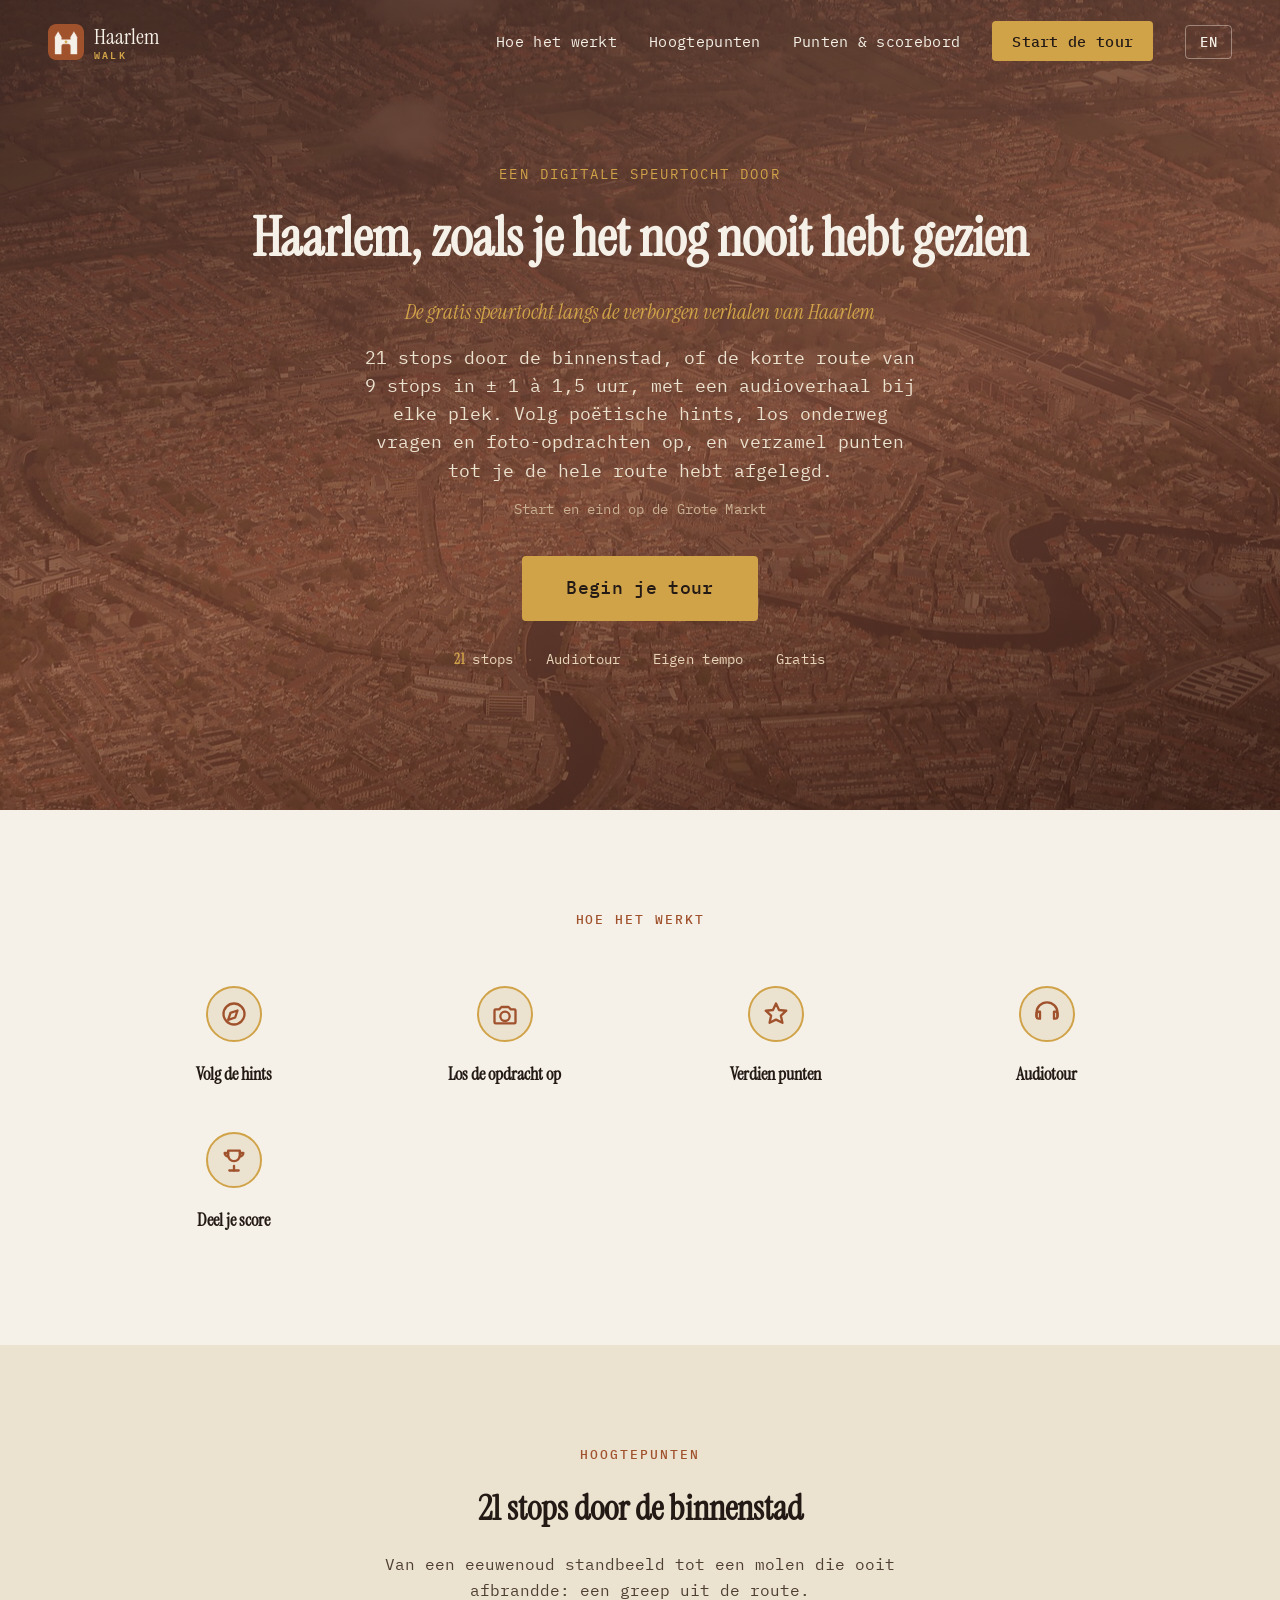
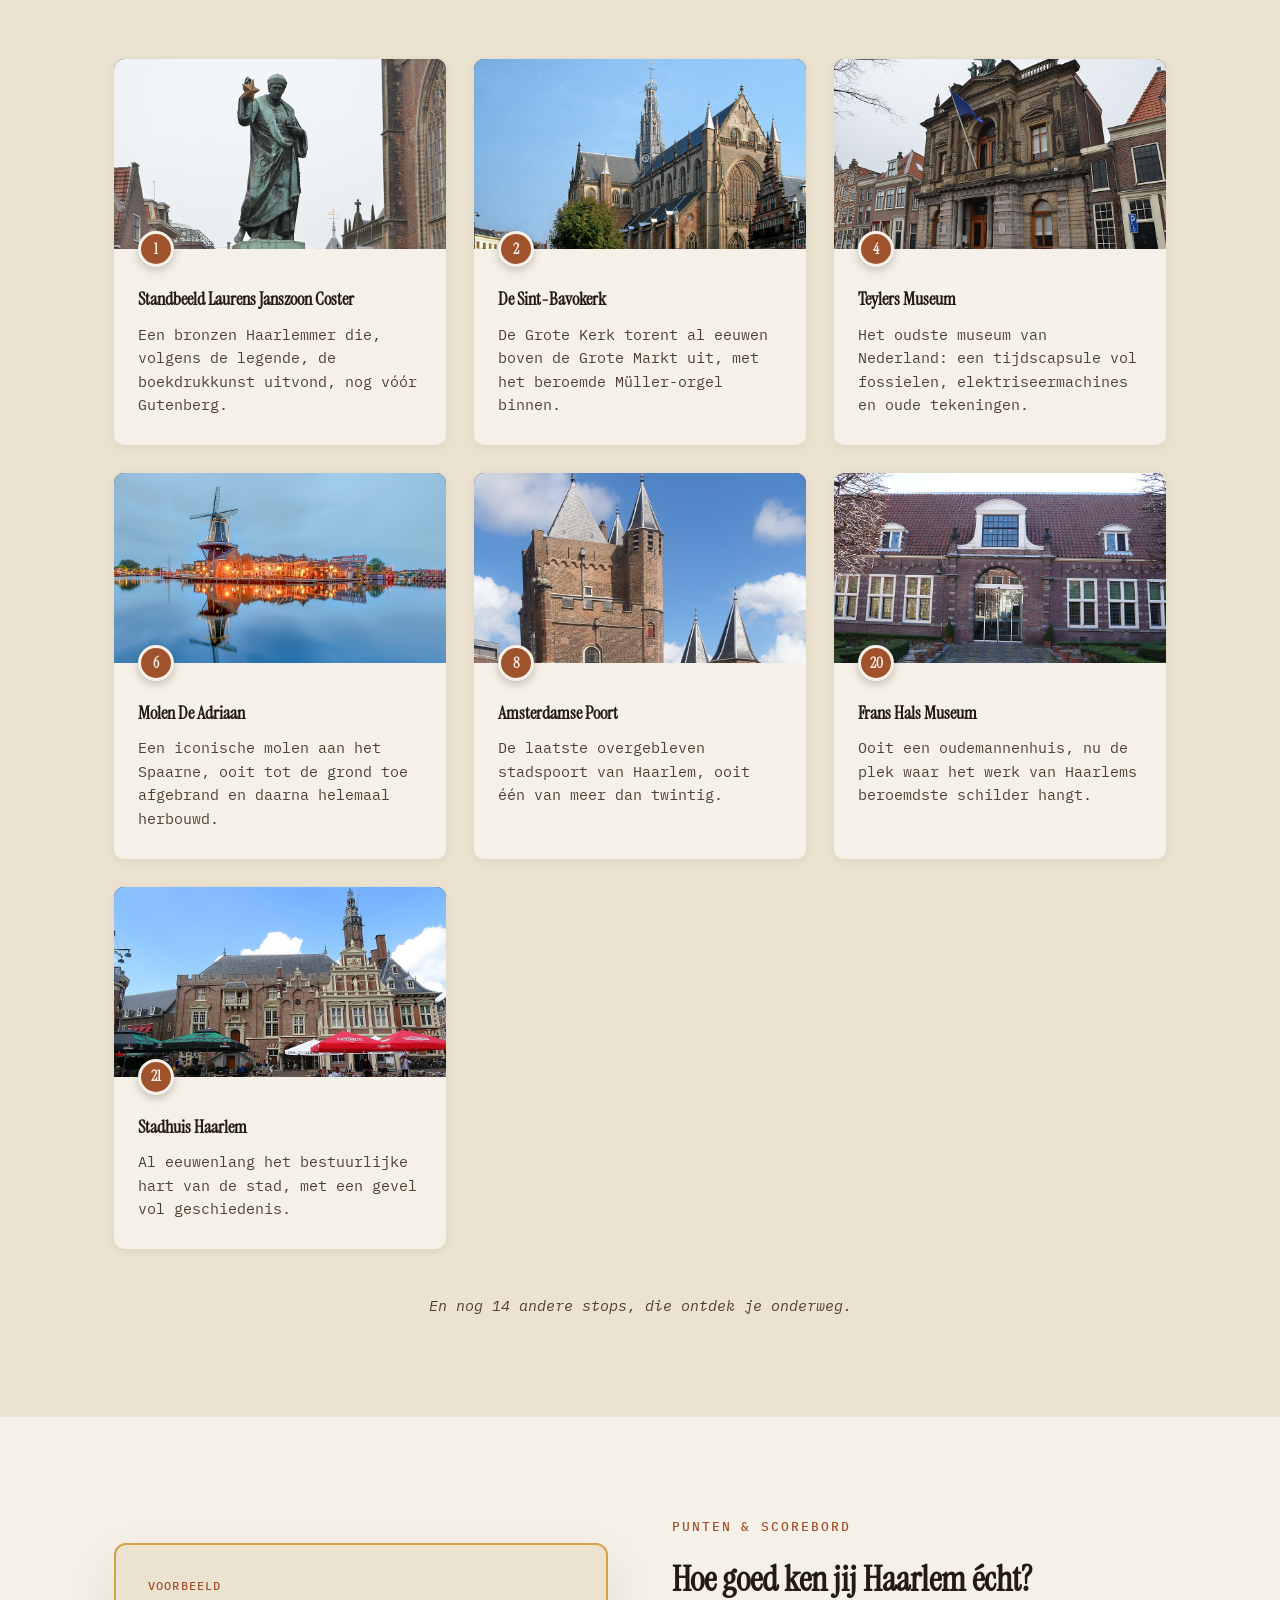
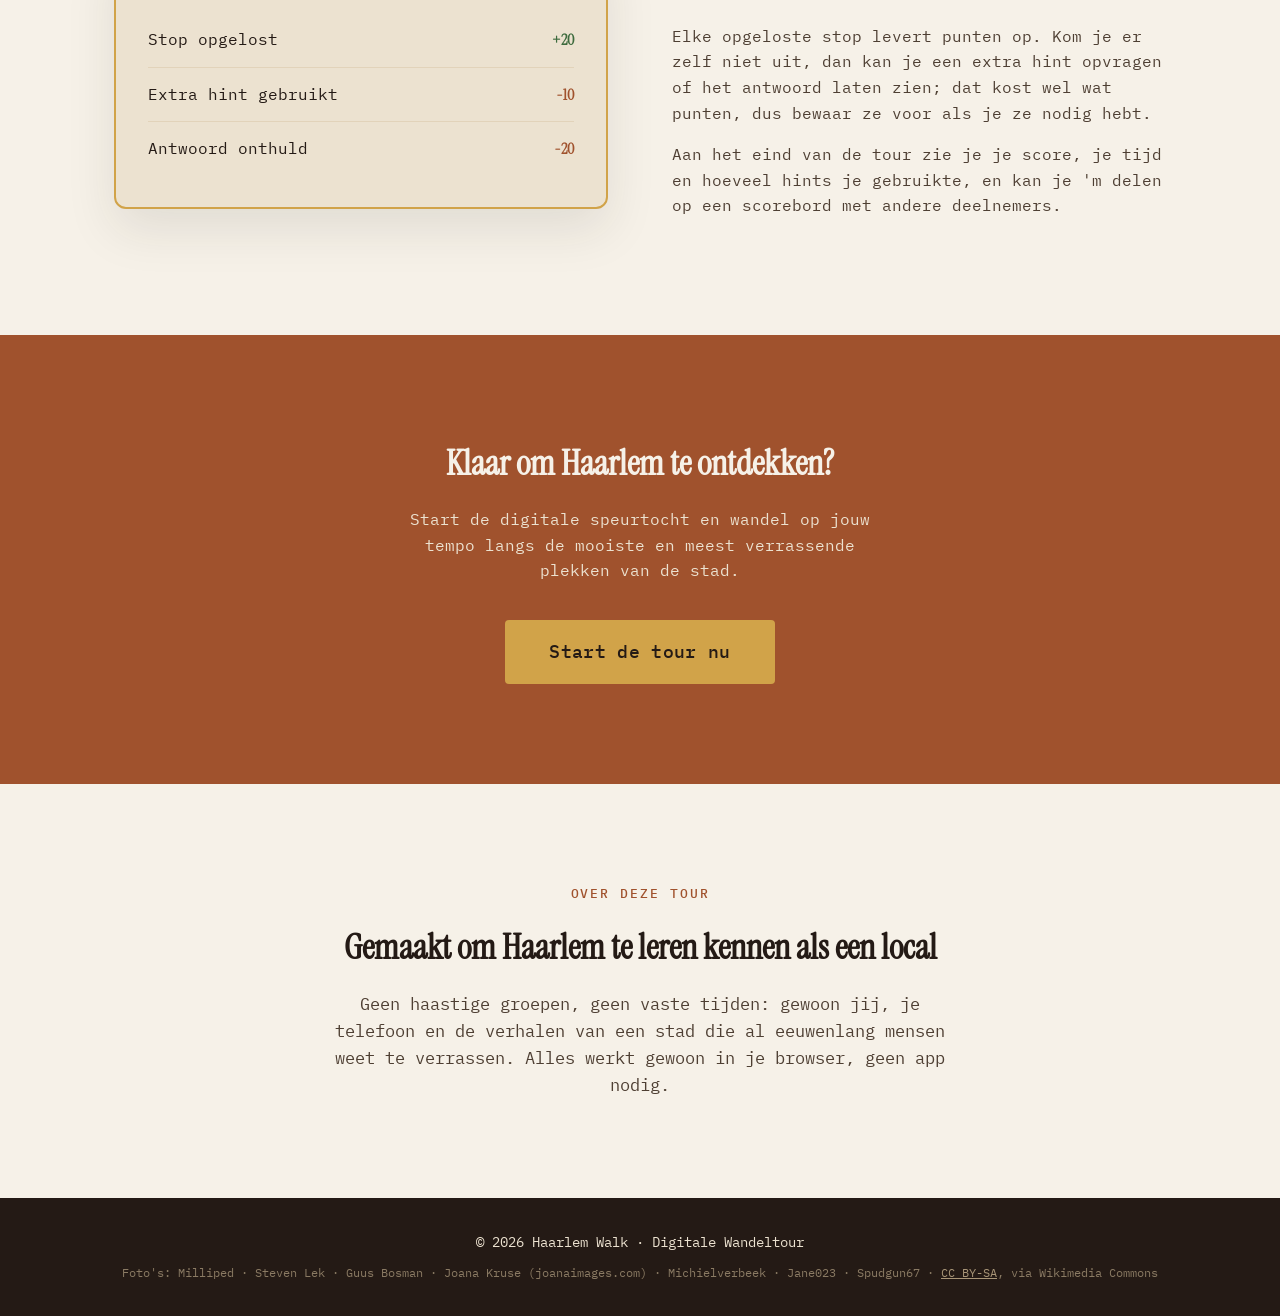
==== commit 80862bbc: "Diverse tekst-, data- en UX-fixes op haarlemwalk.nl - Vraag bij Hofje van Oorschot noemde per ongelu" ====
--- a/index.html
+++ b/index.html
@@ -31,7 +31,7 @@
 <link rel="stylesheet" href="style.css?v=9">
 <link rel="preconnect" href="https://fonts.googleapis.com">
 <link href="https://fonts.googleapis.com/css2?family=Instrument+Serif:ital@0;1&family=IBM+Plex+Mono:wght@400;500;600&display=swap" rel="stylesheet">
-<script src="i18n.js?v=15"></script>
+<script src="i18n.js?v=16"></script>
 </head>
 <body>
 
